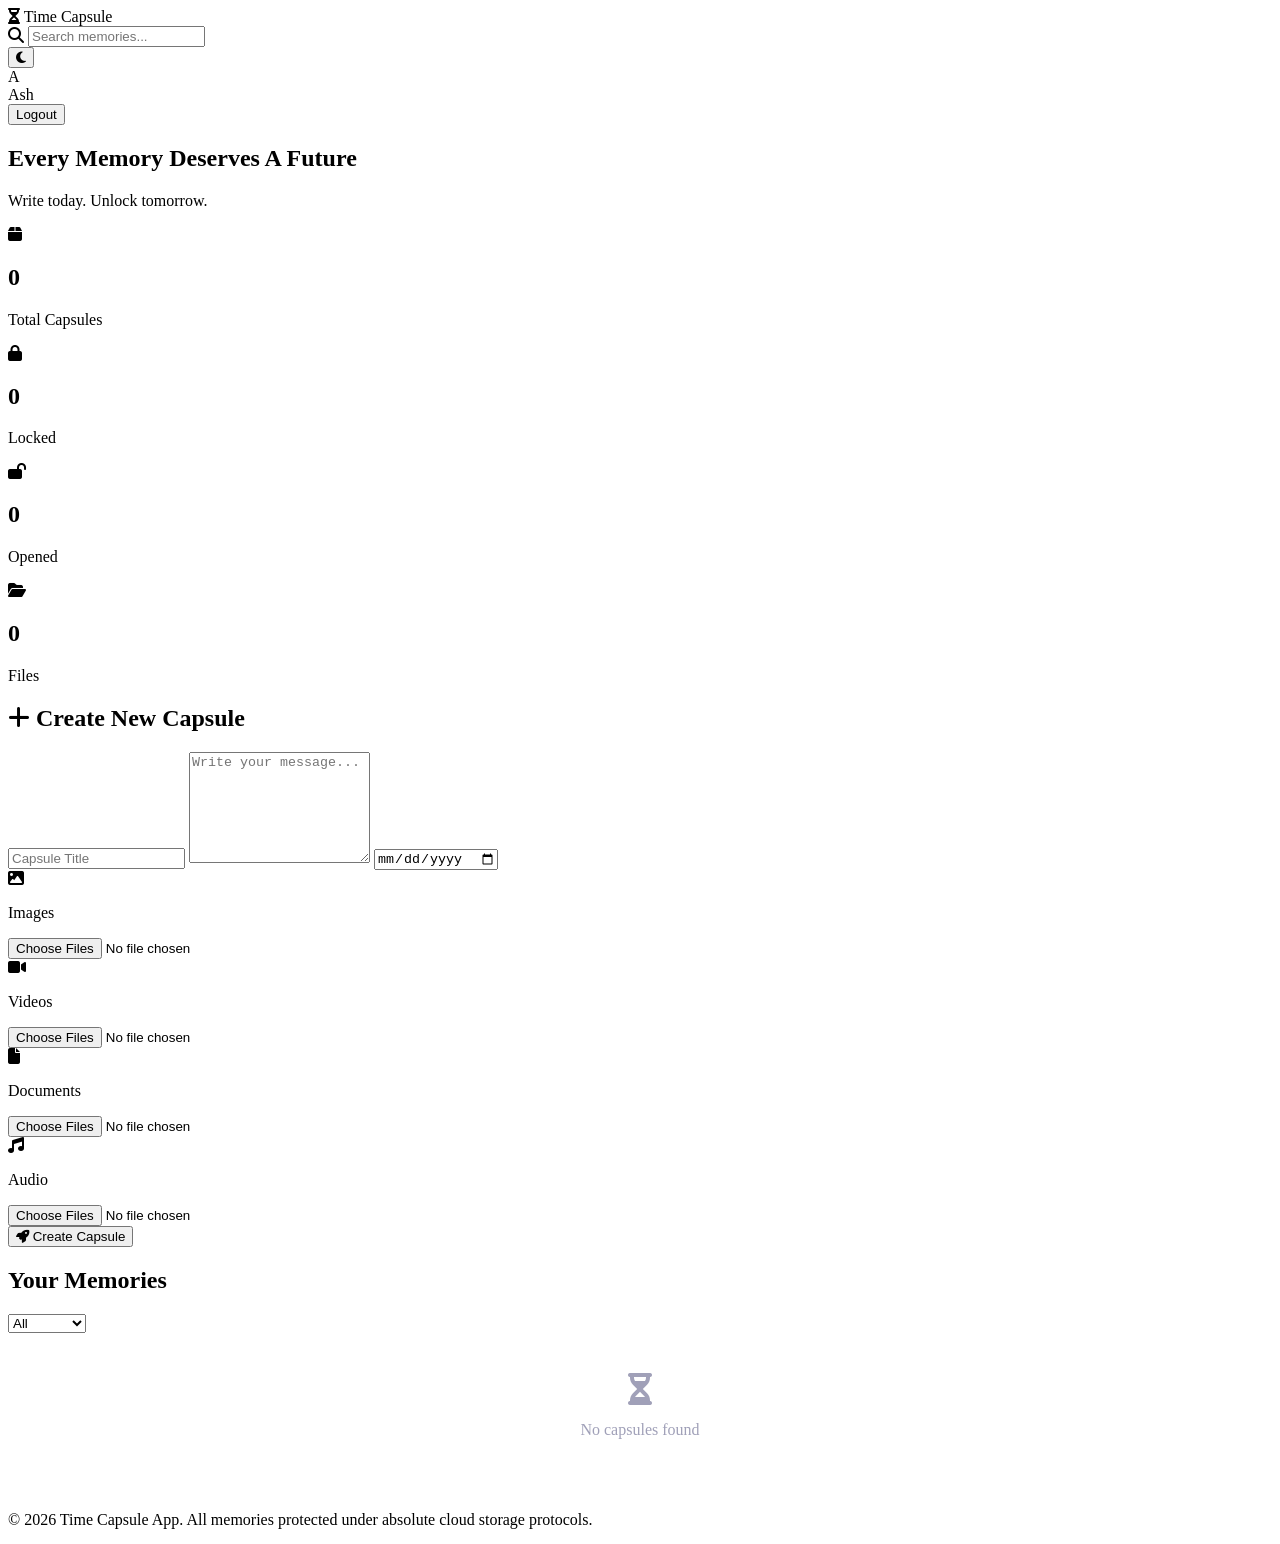
==== dashboard.html @ ede0a9df "Update dashboard.html" ====
<!DOCTYPE html>
<html lang="en">

<head>

    <meta charset="UTF-8">

    <meta name="viewport" content="width=device-width, initial-scale=1.0">

    <title>Time Capsule</title>

    <!-- Google Font -->

    <link rel="preconnect" href="https://fonts.googleapis.com">

    <link rel="preconnect" href="https://fonts.gstatic.com" crossorigin>

    <link href="https://fonts.googleapis.com/css2?family=Poppins:wght@300;400;500;600;700&display=swap" rel="stylesheet">

    <!-- Icons -->

    <link rel="stylesheet"
    href="https://cdnjs.cloudflare.com/ajax/libs/font-awesome/6.7.2/css/all.min.css">

    <link rel="stylesheet" href="css/dashboard.css">

    <!-- Minimal modal styling (add to dashboard.css instead if you prefer) -->
    <style>
        .modal {
            display: none;
            position: fixed;
            inset: 0;
            background: rgba(0, 0, 0, 0.6);
            align-items: center;
            justify-content: center;
            z-index: 999;
        }

        .modal.show {
            display: flex;
        }

        .modal-content {
            background: #1e1e2f;
            color: #fff;
            padding: 30px;
            border-radius: 12px;
            max-width: 500px;
            width: 90%;
            max-height: 80vh;
            overflow-y: auto;
            position: relative;
        }

        .close-btn {
            position: absolute;
            top: 12px;
            right: 12px;
            background: none;
            border: none;
            color: #fff;
            font-size: 1.2rem;
            cursor: pointer;
        }
    </style>

</head>

<body>

<!-- ================= BACKGROUND ================= -->

<div class="background">

    <div class="blob blob1"></div>

    <div class="blob blob2"></div>

    <div class="blob blob3"></div>

</div>



<!-- ================= NAVBAR ================= -->

<nav>

    <div class="logo">

        <i class="fa-solid fa-hourglass-half"></i>

        <span>Time Capsule</span>

    </div>

    <div class="nav-right">

        <div class="search-box">

            <i class="fa-solid fa-magnifying-glass"></i>

            <input
            type="text"
            placeholder="Search memories...">

        </div>

        <button class="theme-btn">

            <i class="fa-solid fa-moon"></i>

        </button>

        <div class="profile">

            <div class="avatar">

                A

            </div>

            <span id="welcomeUser">

                Ash

            </span>

        </div>

        <button id="logoutBtn">

            Logout

        </button>

    </div>

</nav>



<!-- ================= HERO ================= -->

<section class="hero">

    <h1>

        Every Memory Deserves A Future

    </h1>

    <p>

        Write today. Unlock tomorrow.

    </p>

</section>



<!-- ================= STATISTICS ================= -->

<section class="stats">

<div class="stat-card">

<i class="fa-solid fa-box"></i>

<h2 id="totalCapsules">0</h2>

<p>Total Capsules</p>

</div>

<div class="stat-card">

<i class="fa-solid fa-lock"></i>

<h2 id="lockedCapsules">0</h2>

<p>Locked</p>

</div>

<div class="stat-card">

<i class="fa-solid fa-lock-open"></i>

<h2 id="openedCapsules">0</h2>

<p>Opened</p>

</div>

<div class="stat-card">

<i class="fa-solid fa-folder-open"></i>

<h2 id="totalFiles">0</h2>

<p>Files</p>

</div>

</section>



<!-- ================= CREATE CAPSULE ================= -->

<section class="create-card">

<h2>

<i class="fa-solid fa-plus"></i>

Create New Capsule

</h2>

<form id="capsuleForm">

<input
type="text"
id="title"
placeholder="Capsule Title"
required>

<textarea
id="message"
placeholder="Write your message..."
rows="7"
required></textarea>

<input
type="date"
id="unlockDate"
required>

<div class="upload-container">

<div class="upload-box">

<i class="fa-solid fa-image"></i>

<p>Images</p>

<input
type="file"
multiple
accept="image/*">

</div>

<div class="upload-box">

<i class="fa-solid fa-video"></i>

<p>Videos</p>

<input
type="file"
multiple
accept="video/*">

</div>

<div class="upload-box">

<i class="fa-solid fa-file"></i>

<p>Documents</p>

<input
type="file"
multiple>

</div>

<div class="upload-box">

<i class="fa-solid fa-music"></i>

<p>Audio</p>

<input
type="file"
multiple
accept="audio/*">

</div>

</div>

<button
type="submit"
class="createBtn">

<i class="fa-solid fa-rocket"></i>

Create Capsule

</button>

</form>

</section>



<!-- ================= CAPSULES ================= -->

<section class="capsules">

<div class="capsule-header">

<h2>

Your Memories

</h2>

<select>

<option value="all">All</option>

<option value="locked">Locked</option>

<option value="unlocked">Unlocked</option>

</select>

</div>

<div id="capsuleContainer">

<!-- JavaScript -->

</div>

</section>



<!-- ================= MODAL (was missing) ================= -->

<div id="capsuleModal" class="modal">

    <div class="modal-content">

        <button id="closeModal" class="close-btn">
            <i class="fa-solid fa-xmark"></i>
        </button>

        <div id="modalBody">
            <!-- JavaScript fills this in -->
        </div>

    </div>

</div>



<!-- Toast -->

<div id="toast"></div>
     <footer>
        <p>&copy; 2026 Time Capsule App. All memories protected under absolute cloud storage protocols.</p>
    </footer>



    <!-- Profile Modal -->

<div id="profileModal" class="modal">

    <div class="modal-content">


        <button id="closeProfile" class="close-btn">

            <i class="fa-solid fa-xmark"></i>

        </button>


        <div class="avatar">

            A

        </div>


        <h2 id="profileName">
            Ash
        </h2>


        <p id="profileEmail">
            Email@gmail.com
        </p>


        <hr>


        <h3>
            📊 Capsule Statistics
        </h3>


        <p>
            Total Capsules:
            <span id="profileTotal">0</span>
        </p>


        <p>
            Locked:
            <span id="profileLocked">0</span>
        </p>


        <p>
            Opened:
            <span id="profileOpened">0</span>
        </p>



        <button id="profileTheme">

            🌙 Dark / Light Mode

        </button>



        <button id="settingsBtn">

            ⚙️ Settings

        </button>



        <button id="profileLogout">

            🚪 Logout

        </button>


    </div>

</div>






<script src="js/dashboard.js"></script>

</body>

</html>
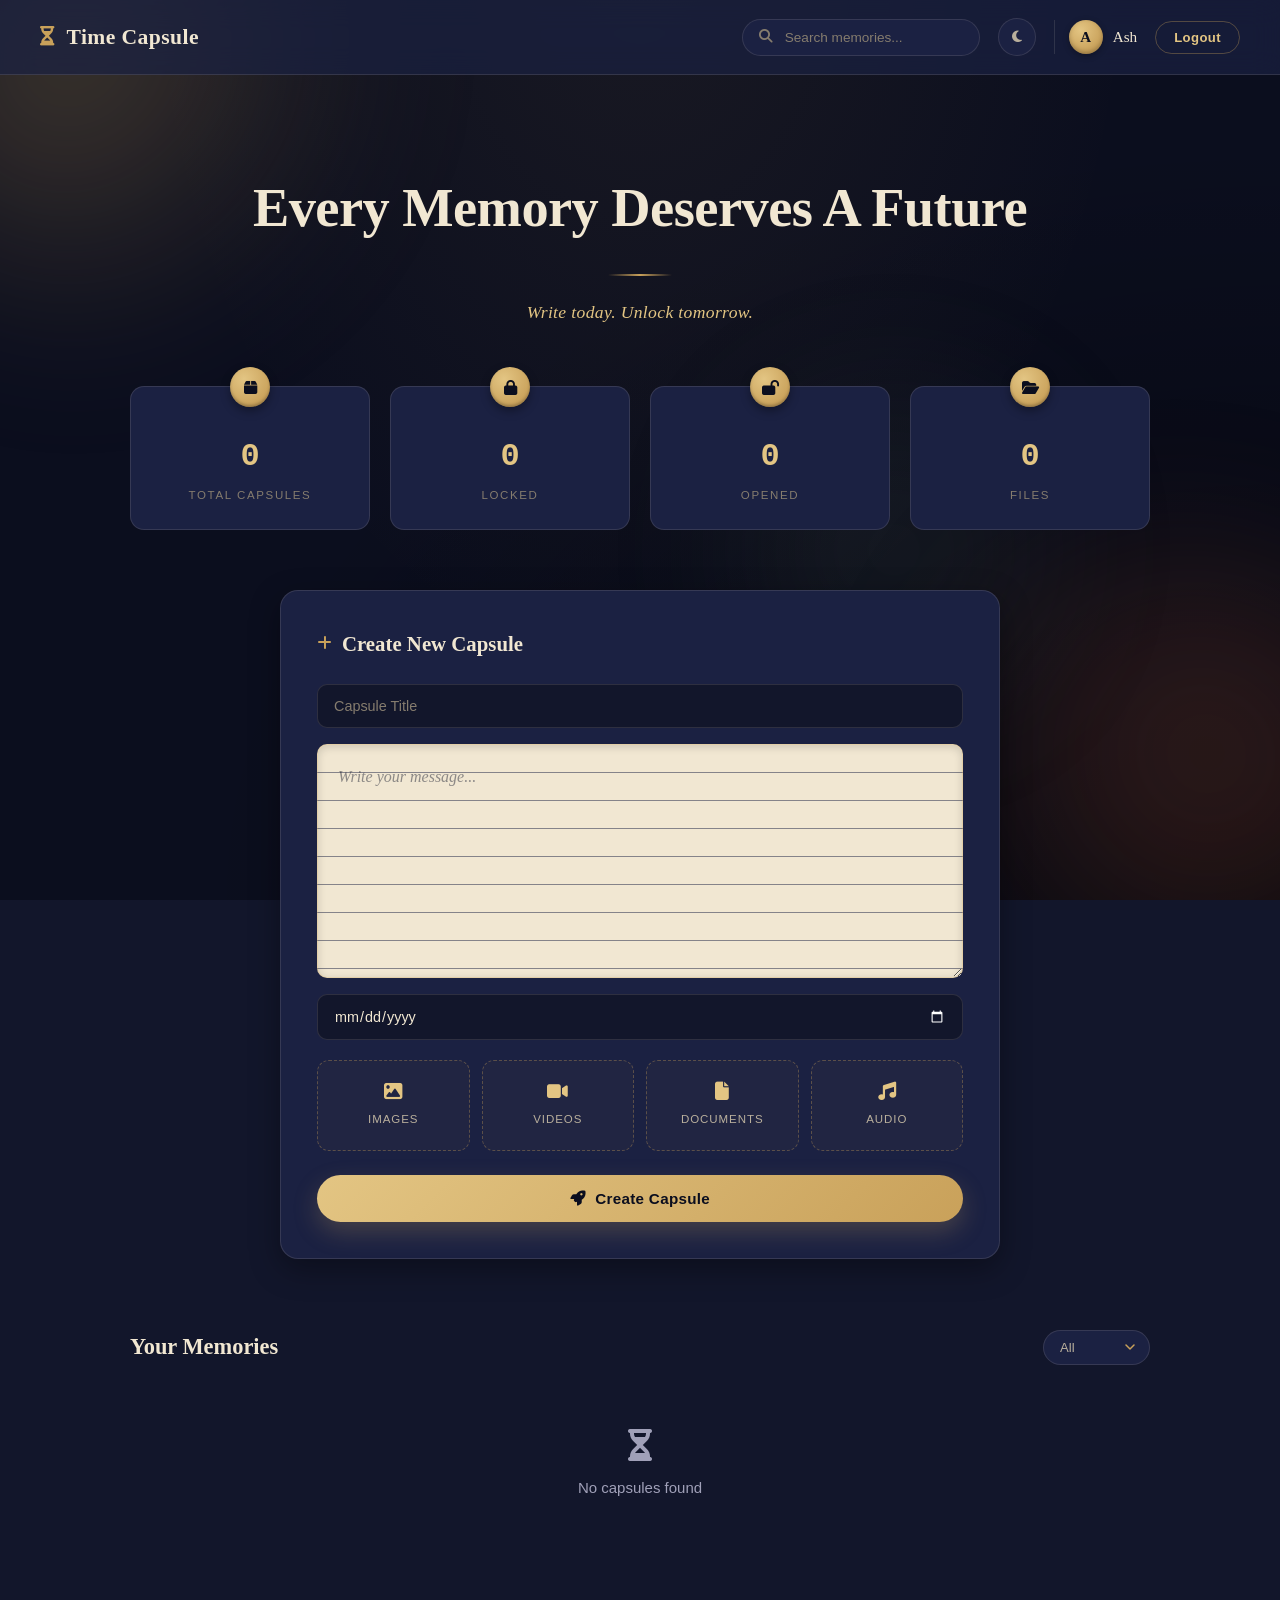
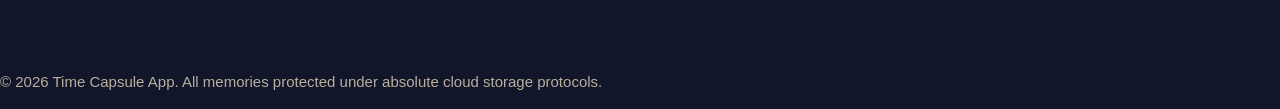
==== commit 32bcb1d3: "Update dashboard.html" ====
--- a/dashboard.html
+++ b/dashboard.html
@@ -22,7 +22,7 @@
     <link rel="stylesheet"
     href="https://cdnjs.cloudflare.com/ajax/libs/font-awesome/6.7.2/css/all.min.css">
 
-    <link rel="stylesheet" href="css/dashboard.css">
+    <link rel="stylesheet" href="./dashboard.css">
 
     <!-- Minimal modal styling (add to dashboard.css instead if you prefer) -->
     <style>
--- a/dashboard.css
+++ b/dashboard.css
@@ -0,0 +1,816 @@
+/* =============================================================
+   TIME CAPSULE — "Vault of Ink"
+   Ink-navy archive, brass wax-seal accents, parchment paper cues.
+   Same structure/IDs/classes as the original — visuals only.
+   ============================================================= */
+
+:root {
+  /* --- palette --- */
+  --ink-navy:        #12162B;
+  --ink-navy-deep:   #0B0E1E;
+  --panel:           #1B2142;
+  --panel-light:     #232A52;
+  --parchment:       #F1E7D2;
+  --parchment-dim:   #B9AF9C;
+  --parchment-faint: #857C6E;
+  --brass:           #C9A15A;
+  --brass-bright:    #E3C583;
+  --ember:           #C1613D;
+  --ember-bright:    #D9835F;
+  --sage:            #8FA98F;
+  --sage-bright:     #A9C4A6;
+  --line:            rgba(241, 231, 210, 0.12);
+  --line-strong:     rgba(201, 161, 90, 0.35);
+  --shadow-soft:      0 10px 30px rgba(0, 0, 0, 0.35);
+  --shadow-deep:      0 20px 50px rgba(0, 0, 0, 0.5);
+
+  /* --- type --- */
+  --font-display: "Fraunces", serif;
+  --font-body:    "Inter", sans-serif;
+  --font-mono:    "Space Mono", monospace;
+}
+
+* { box-sizing: border-box; }
+
+html { scroll-behavior: smooth; }
+
+body {
+  margin: 0;
+  min-height: 100vh;
+  background: var(--ink-navy);
+  color: var(--parchment-dim);
+  font-family: var(--font-body);
+  font-size: 15px;
+  line-height: 1.6;
+  position: relative;
+  overflow-x: hidden;
+}
+
+/* faint vignette + grain so the ink-navy field doesn't sit flat */
+body::before {
+  content: "";
+  position: fixed;
+  inset: 0;
+  z-index: -2;
+  background:
+    radial-gradient(ellipse at 50% -10%, rgba(201,161,90,0.08), transparent 55%),
+    radial-gradient(ellipse at 100% 100%, rgba(0,0,0,0.55), transparent 60%),
+    var(--ink-navy-deep);
+}
+
+::selection { background: var(--brass); color: var(--ink-navy-deep); }
+
+a, button, input, textarea, select { font-family: inherit; }
+
+button { cursor: pointer; }
+
+:focus-visible {
+  outline: 2px solid var(--brass-bright);
+  outline-offset: 2px;
+}
+
+/* =============================================================
+   BACKGROUND BLOBS — recast as slow embers drifting in the dark
+   ============================================================= */
+
+.background {
+  position: fixed;
+  inset: 0;
+  z-index: -1;
+  overflow: hidden;
+  pointer-events: none;
+}
+
+.blob {
+  position: absolute;
+  border-radius: 50%;
+  filter: blur(90px);
+  opacity: 0.35;
+  will-change: transform;
+}
+
+.blob1 {
+  width: 480px;
+  height: 480px;
+  top: -120px;
+  left: -100px;
+  background: radial-gradient(circle at 30% 30%, var(--brass), transparent 70%);
+  animation: drift1 26s ease-in-out infinite alternate;
+}
+
+.blob2 {
+  width: 520px;
+  height: 520px;
+  bottom: -160px;
+  right: -140px;
+  background: radial-gradient(circle at 60% 40%, var(--ember), transparent 70%);
+  opacity: 0.28;
+  animation: drift2 32s ease-in-out infinite alternate;
+}
+
+.blob3 {
+  width: 380px;
+  height: 380px;
+  top: 40%;
+  left: 55%;
+  background: radial-gradient(circle at 50% 50%, var(--sage), transparent 70%);
+  opacity: 0.18;
+  animation: drift3 38s ease-in-out infinite alternate;
+}
+
+@keyframes drift1 { to { transform: translate(60px, 40px) scale(1.08); } }
+@keyframes drift2 { to { transform: translate(-50px, -30px) scale(1.05); } }
+@keyframes drift3 { to { transform: translate(-40px, 50px) scale(0.95); } }
+
+/* =============================================================
+   NAVBAR
+   ============================================================= */
+
+nav {
+  position: sticky;
+  top: 0;
+  z-index: 50;
+  display: flex;
+  align-items: center;
+  justify-content: space-between;
+  gap: 24px;
+  padding: 18px 40px;
+  background: rgba(27, 33, 66, 0.7);
+  backdrop-filter: blur(14px);
+  -webkit-backdrop-filter: blur(14px);
+  border-bottom: 1px solid var(--line);
+}
+
+.logo {
+  display: flex;
+  align-items: center;
+  gap: 12px;
+  font-family: var(--font-display);
+  font-weight: 600;
+  font-size: 1.35rem;
+  color: var(--parchment);
+  letter-spacing: 0.02em;
+}
+
+.logo i {
+  color: var(--brass);
+  font-size: 1.2rem;
+  transition: transform 0.6s ease;
+}
+
+.logo:hover i { transform: rotate(180deg); }
+
+.nav-right {
+  display: flex;
+  align-items: center;
+  gap: 18px;
+}
+
+.search-box {
+  display: flex;
+  align-items: center;
+  gap: 10px;
+  padding: 9px 16px;
+  border-radius: 999px;
+  border: 1px solid var(--line);
+  background: var(--panel);
+  transition: border-color 0.25s ease, box-shadow 0.25s ease;
+}
+
+.search-box:focus-within {
+  border-color: var(--line-strong);
+  box-shadow: 0 0 0 3px rgba(201, 161, 90, 0.12);
+}
+
+.search-box i { color: var(--parchment-faint); font-size: 0.85rem; }
+
+.search-box input {
+  border: none;
+  background: transparent;
+  outline: none;
+  color: var(--parchment);
+  font-size: 0.85rem;
+  width: 180px;
+}
+
+.search-box input::placeholder { color: var(--parchment-faint); }
+
+.theme-btn {
+  width: 38px;
+  height: 38px;
+  border-radius: 50%;
+  border: 1px solid var(--line);
+  background: var(--panel);
+  color: var(--parchment-dim);
+  display: grid;
+  place-items: center;
+  transition: background 0.25s ease, color 0.25s ease, border-color 0.25s ease;
+}
+
+.theme-btn:hover {
+  background: rgba(201, 161, 90, 0.14);
+  border-color: var(--line-strong);
+  color: var(--brass-bright);
+}
+
+.profile {
+  display: flex;
+  align-items: center;
+  gap: 10px;
+  padding-left: 14px;
+  border-left: 1px solid var(--line);
+}
+
+.avatar {
+  width: 34px;
+  height: 34px;
+  border-radius: 50%;
+  display: grid;
+  place-items: center;
+  font-family: var(--font-display);
+  font-weight: 700;
+  color: var(--ink-navy-deep);
+  background: radial-gradient(circle at 35% 30%, var(--brass-bright), var(--brass) 70%);
+  box-shadow: inset 0 -2px 4px rgba(0,0,0,0.25), 0 2px 6px rgba(0,0,0,0.3);
+}
+
+#welcomeUser {
+  font-family: var(--font-display);
+  color: var(--parchment);
+  font-size: 0.95rem;
+}
+
+#logoutBtn {
+  padding: 8px 18px;
+  border-radius: 999px;
+  border: 1px solid var(--line-strong);
+  background: transparent;
+  color: var(--brass-bright);
+  font-size: 0.82rem;
+  font-weight: 600;
+  letter-spacing: 0.03em;
+  transition: background 0.25s ease, color 0.25s ease;
+}
+
+#logoutBtn:hover {
+  background: var(--ember);
+  border-color: var(--ember);
+  color: var(--parchment);
+}
+
+/* =============================================================
+   HERO
+   ============================================================= */
+
+.hero {
+  text-align: center;
+  padding: 90px 24px 60px;
+  position: relative;
+}
+
+.hero h1 {
+  margin: 0 0 16px;
+  font-family: var(--font-display);
+  font-weight: 600;
+  font-size: clamp(2.1rem, 4.5vw, 3.4rem);
+  color: var(--parchment);
+  letter-spacing: -0.01em;
+  max-width: 780px;
+  margin-inline: auto;
+}
+
+.hero h1::after {
+  content: "";
+  display: block;
+  width: 64px;
+  height: 2px;
+  margin: 22px auto 0;
+  background: linear-gradient(90deg, transparent, var(--brass), transparent);
+}
+
+.hero p {
+  margin: 22px 0 0;
+  font-style: italic;
+  font-family: var(--font-display);
+  font-size: 1.1rem;
+  color: var(--brass-bright);
+  letter-spacing: 0.02em;
+}
+
+/* =============================================================
+   STATS
+   ============================================================= */
+
+.stats {
+  display: grid;
+  grid-template-columns: repeat(4, 1fr);
+  gap: 20px;
+  max-width: 1100px;
+  margin: 0 auto;
+  padding: 0 40px 60px;
+}
+
+.stat-card {
+  position: relative;
+  background: var(--panel);
+  border: 1px solid var(--line);
+  border-radius: 14px;
+  padding: 34px 20px 24px;
+  text-align: center;
+  transition: transform 0.25s ease, box-shadow 0.25s ease, border-color 0.25s ease;
+}
+
+.stat-card:hover {
+  transform: translateY(-4px);
+  box-shadow: var(--shadow-soft);
+  border-color: var(--line-strong);
+}
+
+.stat-card i {
+  position: absolute;
+  top: -20px;
+  left: 50%;
+  transform: translateX(-50%);
+  width: 40px;
+  height: 40px;
+  border-radius: 50%;
+  display: grid;
+  place-items: center;
+  font-size: 0.95rem;
+  color: var(--ink-navy-deep);
+  background: radial-gradient(circle at 35% 30%, var(--brass-bright), var(--brass) 75%);
+  box-shadow: inset 0 -2px 3px rgba(0,0,0,0.25), 0 4px 10px rgba(0,0,0,0.35);
+}
+
+.stat-card h2 {
+  margin: 10px 0 4px;
+  font-family: var(--font-mono);
+  font-size: 2rem;
+  color: var(--brass-bright);
+  font-weight: 700;
+}
+
+.stat-card p {
+  margin: 0;
+  font-size: 0.72rem;
+  text-transform: uppercase;
+  letter-spacing: 0.14em;
+  color: var(--parchment-faint);
+}
+
+/* =============================================================
+   CREATE CAPSULE CARD
+   ============================================================= */
+
+.create-card {
+  max-width: 720px;
+  margin: 0 auto 70px;
+  padding: 36px;
+  background: var(--panel);
+  border: 1px solid var(--line);
+  border-radius: 18px;
+  box-shadow: var(--shadow-soft);
+}
+
+.create-card h2 {
+  margin: 0 0 24px;
+  display: flex;
+  align-items: center;
+  gap: 10px;
+  font-family: var(--font-display);
+  font-weight: 600;
+  font-size: 1.3rem;
+  color: var(--parchment);
+}
+
+.create-card h2 i {
+  color: var(--brass);
+  font-size: 1rem;
+}
+
+#capsuleForm { display: flex; flex-direction: column; gap: 16px; }
+
+#title,
+#unlockDate {
+  padding: 13px 16px;
+  border-radius: 10px;
+  border: 1px solid var(--line);
+  background: var(--ink-navy);
+  color: var(--parchment);
+  font-size: 0.9rem;
+  outline: none;
+  transition: border-color 0.25s ease, box-shadow 0.25s ease;
+  color-scheme: dark;
+}
+
+#title::placeholder { color: var(--parchment-faint); }
+
+#title:focus,
+#unlockDate:focus {
+  border-color: var(--brass);
+  box-shadow: 0 0 0 3px rgba(201, 161, 90, 0.15);
+}
+
+/* the message field reads like an actual sheet of paper inside the vault */
+#message {
+  padding: 18px 20px;
+  border-radius: 10px;
+  border: 1px solid var(--line-strong);
+  background:
+    repeating-linear-gradient(
+      var(--parchment) 0px,
+      var(--parchment) 27px,
+      rgba(18, 22, 43, 0.06) 28px
+    );
+  color: var(--ink-navy-deep);
+  font-family: var(--font-display);
+  font-style: italic;
+  font-size: 1rem;
+  line-height: 28px;
+  resize: vertical;
+  outline: none;
+  box-shadow: inset 0 2px 8px rgba(0,0,0,0.15);
+  transition: box-shadow 0.25s ease;
+}
+
+#message::placeholder { color: rgba(18, 22, 43, 0.45); font-style: italic; }
+
+#message:focus { box-shadow: inset 0 2px 8px rgba(0,0,0,0.15), 0 0 0 3px rgba(201, 161, 90, 0.2); }
+
+.upload-container {
+  display: grid;
+  grid-template-columns: repeat(4, 1fr);
+  gap: 12px;
+  margin-top: 4px;
+}
+
+.upload-box {
+  position: relative;
+  padding: 22px 10px;
+  text-align: center;
+  border: 1.5px dashed var(--line-strong);
+  border-radius: 12px;
+  background: rgba(201, 161, 90, 0.04);
+  transition: background 0.25s ease, border-color 0.25s ease;
+}
+
+.upload-box:hover {
+  background: rgba(201, 161, 90, 0.1);
+  border-color: var(--brass);
+}
+
+.upload-box i {
+  display: block;
+  margin: 0 auto 8px;
+  font-size: 1.15rem;
+  color: var(--brass-bright);
+}
+
+.upload-box p {
+  margin: 0;
+  font-size: 0.72rem;
+  text-transform: uppercase;
+  letter-spacing: 0.08em;
+  color: var(--parchment-dim);
+}
+
+.upload-box input[type="file"] {
+  position: absolute;
+  inset: 0;
+  opacity: 0;
+  cursor: pointer;
+}
+
+.createBtn {
+  margin-top: 8px;
+  display: flex;
+  align-items: center;
+  justify-content: center;
+  gap: 10px;
+  padding: 15px;
+  border: none;
+  border-radius: 999px;
+  background: linear-gradient(135deg, var(--brass-bright), var(--brass));
+  color: var(--ink-navy-deep);
+  font-weight: 700;
+  font-size: 0.95rem;
+  letter-spacing: 0.02em;
+  box-shadow: 0 10px 24px rgba(201, 161, 90, 0.25);
+  transition: transform 0.2s ease, box-shadow 0.2s ease;
+}
+
+.createBtn:hover {
+  transform: translateY(-2px);
+  box-shadow: 0 14px 30px rgba(201, 161, 90, 0.35);
+}
+
+.createBtn:active { transform: translateY(0); }
+
+/* =============================================================
+   CAPSULES GRID
+   ============================================================= */
+
+.capsules {
+  max-width: 1100px;
+  margin: 0 auto;
+  padding: 0 40px 100px;
+}
+
+.capsule-header {
+  display: flex;
+  align-items: center;
+  justify-content: space-between;
+  margin-bottom: 24px;
+}
+
+.capsule-header h2 {
+  margin: 0;
+  font-family: var(--font-display);
+  font-weight: 600;
+  font-size: 1.4rem;
+  color: var(--parchment);
+}
+
+.capsule-header select {
+  padding: 9px 34px 9px 16px;
+  border-radius: 999px;
+  border: 1px solid var(--line);
+  background-color: var(--panel);
+  color: var(--parchment-dim);
+  font-size: 0.82rem;
+  outline: none;
+  appearance: none;
+  -webkit-appearance: none;
+  background-image: url("data:image/svg+xml;utf8,<svg xmlns='http://www.w3.org/2000/svg' width='10' height='6' viewBox='0 0 10 6' fill='none'><path d='M1 1L5 5L9 1' stroke='%23C9A15A' stroke-width='1.5' stroke-linecap='round' stroke-linejoin='round'/></svg>");
+  background-repeat: no-repeat;
+  background-position: right 14px center;
+  transition: border-color 0.25s ease;
+}
+
+.capsule-header select:focus { border-color: var(--brass); }
+
+#capsuleContainer {
+  display: grid;
+  grid-template-columns: repeat(auto-fill, minmax(280px, 1fr));
+  gap: 20px;
+}
+
+/* --- capsule card component --- */
+
+.capsule-card {
+  position: relative;
+  background: var(--panel);
+  border: 1px solid var(--line);
+  border-radius: 14px;
+  padding: 26px 22px 22px;
+  transition: transform 0.25s ease, box-shadow 0.25s ease, border-color 0.25s ease;
+  animation: card-in 0.5s ease both;
+}
+
+.capsule-card:hover {
+  transform: translateY(-4px);
+  box-shadow: var(--shadow-soft);
+  border-color: var(--line-strong);
+}
+
+.card-seal {
+  position: absolute;
+  top: -16px;
+  right: 20px;
+  width: 38px;
+  height: 38px;
+  border-radius: 50%;
+  display: grid;
+  place-items: center;
+  font-size: 0.85rem;
+  color: var(--ink-navy-deep);
+  box-shadow: inset 0 -2px 3px rgba(0,0,0,0.25), 0 4px 10px rgba(0,0,0,0.35);
+}
+
+.capsule-card.is-locked .card-seal {
+  background: radial-gradient(circle at 35% 30%, var(--ember-bright), var(--ember) 75%);
+}
+
+.capsule-card.is-unlocked .card-seal {
+  background: radial-gradient(circle at 35% 30%, var(--sage-bright), var(--sage) 75%);
+}
+
+.capsule-card h3 {
+  margin: 6px 0 10px;
+  font-family: var(--font-display);
+  font-weight: 600;
+  font-size: 1.1rem;
+  color: var(--parchment);
+  padding-right: 30px;
+}
+
+.card-excerpt {
+  margin: 0 0 16px;
+  font-size: 0.85rem;
+  line-height: 1.55;
+  color: var(--parchment-dim);
+  display: -webkit-box;
+  -webkit-line-clamp: 2;
+  -webkit-box-orient: vertical;
+  overflow: hidden;
+}
+
+.card-progress {
+  height: 4px;
+  border-radius: 999px;
+  background: rgba(241, 231, 210, 0.08);
+  overflow: hidden;
+  margin-bottom: 16px;
+}
+
+.card-progress-fill {
+  height: 100%;
+  border-radius: 999px;
+  background: linear-gradient(90deg, var(--brass), var(--brass-bright));
+}
+
+.capsule-card.is-unlocked .card-progress-fill {
+  background: linear-gradient(90deg, var(--sage), var(--sage-bright));
+}
+
+.card-meta {
+  display: flex;
+  align-items: center;
+  justify-content: space-between;
+  font-family: var(--font-mono);
+  font-size: 0.72rem;
+  color: var(--parchment-faint);
+  padding-top: 14px;
+  border-top: 1px dashed var(--line);
+}
+
+.card-meta i { margin-right: 5px; color: var(--brass); }
+
+@keyframes card-in {
+  from { opacity: 0; transform: translateY(10px); }
+  to { opacity: 1; transform: translateY(0); }
+}
+
+/* =============================================================
+   MODAL
+   ============================================================= */
+
+.modal {
+  display: none;
+  position: fixed;
+  inset: 0;
+  background: rgba(11, 14, 30, 0.75);
+  backdrop-filter: blur(4px);
+  align-items: center;
+  justify-content: center;
+  z-index: 999;
+}
+
+.modal.show { display: flex; }
+
+.modal-content {
+  position: relative;
+  background: var(--panel);
+  color: var(--parchment);
+  padding: 34px;
+  border-radius: 16px;
+  border: 1px solid var(--line-strong);
+  max-width: 500px;
+  width: 90%;
+  max-height: 80vh;
+  overflow-y: auto;
+  box-shadow: var(--shadow-deep);
+}
+
+.close-btn {
+  position: absolute;
+  top: 14px;
+  right: 14px;
+  width: 30px;
+  height: 30px;
+  border-radius: 50%;
+  background: rgba(241, 231, 210, 0.06);
+  border: 1px solid var(--line);
+  color: var(--parchment-dim);
+  font-size: 0.9rem;
+  display: grid;
+  place-items: center;
+  transition: background 0.25s ease, color 0.25s ease;
+}
+
+.close-btn:hover {
+  background: var(--ember);
+  border-color: var(--ember);
+  color: var(--parchment);
+}
+
+/* =============================================================
+   TOAST
+   ============================================================= */
+
+#toast {
+  position: fixed;
+  bottom: 30px;
+  left: 50%;
+  transform: translate(-50%, 20px);
+  padding: 13px 26px;
+  border-radius: 999px;
+  background: var(--brass);
+  color: var(--ink-navy-deep);
+  font-size: 0.85rem;
+  font-weight: 600;
+  box-shadow: var(--shadow-deep);
+  opacity: 0;
+  pointer-events: none;
+  transition: opacity 0.3s ease, transform 0.3s ease;
+  z-index: 1000;
+}
+
+#toast.show {
+  opacity: 1;
+  transform: translate(-50%, 0);
+}
+
+/* =============================================================
+   RESPONSIVE
+   ============================================================= */
+
+@media (max-width: 860px) {
+  .stats { grid-template-columns: repeat(2, 1fr); }
+  .upload-container { grid-template-columns: repeat(2, 1fr); }
+}
+
+@media (max-width: 720px) {
+  nav { flex-wrap: wrap; padding: 16px 20px; }
+  .search-box input { width: 120px; }
+  .hero { padding: 70px 20px 40px; }
+  .stats, .capsules { padding-left: 20px; padding-right: 20px; }
+  .create-card { margin-left: 20px; margin-right: 20px; padding: 26px; }
+}
+
+@media (max-width: 520px) {
+  .stats { grid-template-columns: 1fr 1fr; }
+  .upload-container { grid-template-columns: 1fr; }
+  .nav-right { gap: 10px; }
+  .profile span#welcomeUser { display: none; }
+  #capsuleContainer { grid-template-columns: 1fr; }
+}
+
+/* =============================================================
+   REDUCED MOTION
+   ============================================================= */
+
+@media (prefers-reduced-motion: reduce) {
+  * { animation-duration: 0.01ms !important; animation-iteration-count: 1 !important; transition-duration: 0.01ms !important; }
+  html { scroll-behavior: auto; }
+}
+/* =====================================
+   LIGHT MODE
+===================================== */
+
+body.light-mode {
+    background: #f4f4f4;
+    color: #222;
+}
+
+body.light-mode::before {
+    background: #f4f4f4;
+}
+
+body.light-mode nav,
+body.light-mode .create-card,
+body.light-mode .capsule-card,
+body.light-mode .stat-card,
+body.light-mode .search-box,
+body.light-mode .modal-content {
+    background: #ffffff;
+    color: #222;
+    border-color: #ddd;
+}
+
+body.light-mode h1,
+body.light-mode h2,
+body.light-mode h3,
+body.light-mode p,
+body.light-mode span,
+body.light-mode label {
+    color: #222;
+}
+
+body.light-mode input,
+body.light-mode textarea,
+body.light-mode select {
+    background: #ffffff;
+    color: #222;
+    border: 1px solid #ccc;
+}
+
+body.light-mode .theme-btn {
+    background: #f8f8f8;
+    color: #333;
+}
+
+body.light-mode footer {
+    background: #ffffff;
+    color: #222;
+}
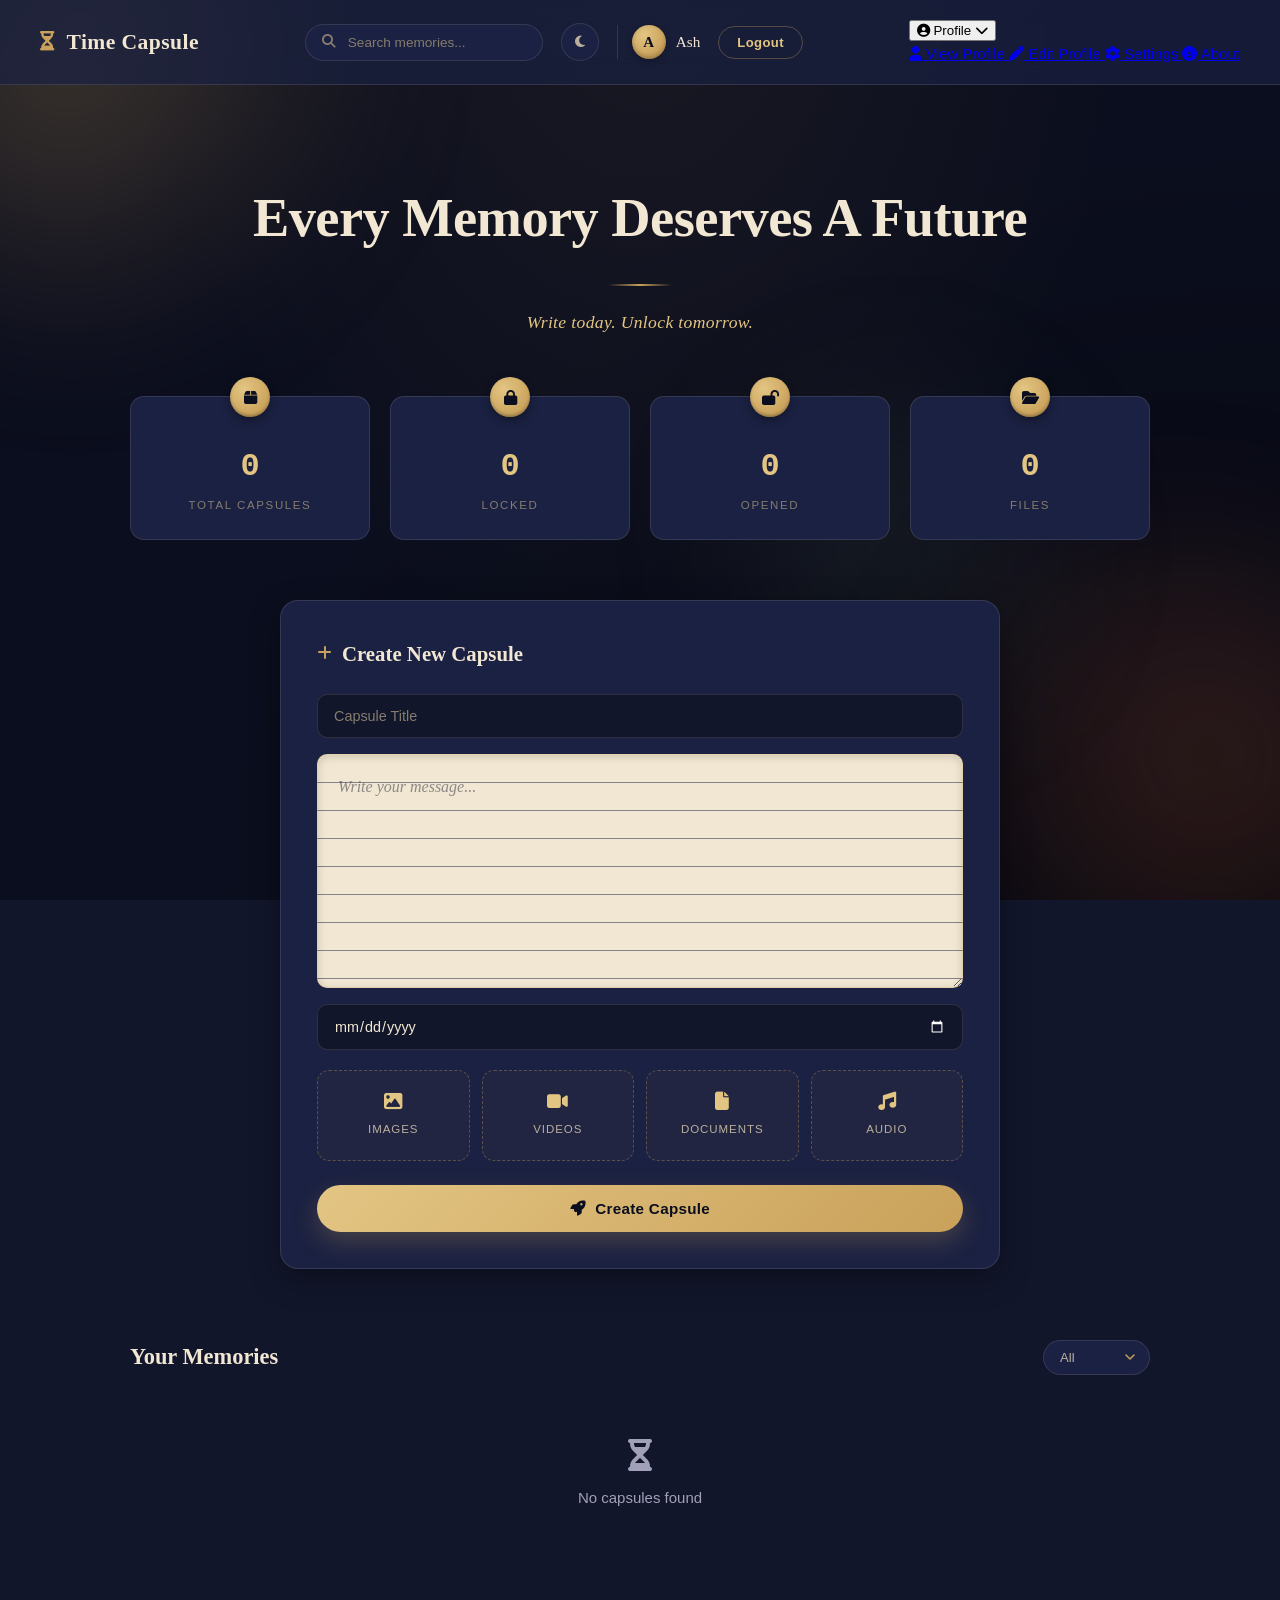
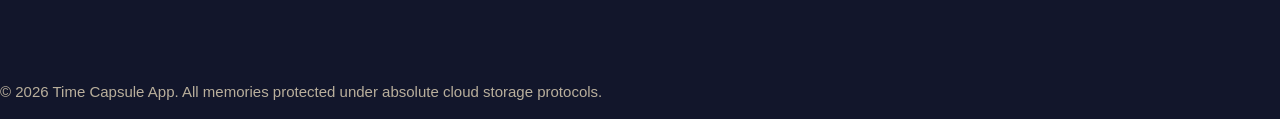
==== commit 57ea54c1: "html for profile dropdown" ====
--- a/dashboard.html
+++ b/dashboard.html
@@ -135,6 +135,45 @@
         </button>
 
     </div>
+    <!-- Profile Dropdown -->
+<div class="profile-dropdown">
+
+    <button class="profile-toggle">
+
+        <i class="fa-solid fa-user-circle"></i>
+
+        Profile
+
+        <i class="fa-solid fa-chevron-down"></i>
+
+    </button>
+
+
+    <div class="profile-menu">
+
+        <a href="#">
+            <i class="fa-solid fa-user"></i>
+            View Profile
+        </a>
+
+        <a href="#">
+            <i class="fa-solid fa-pen"></i>
+            Edit Profile
+        </a>
+
+        <a href="#">
+            <i class="fa-solid fa-gear"></i>
+            Settings
+        </a>
+
+        <a href="#">
+            <i class="fa-solid fa-circle-info"></i>
+            About
+        </a>
+
+    </div>
+
+</div>
 
 </nav>
 
@@ -371,98 +410,6 @@
         <p>&copy; 2026 Time Capsule App. All memories protected under absolute cloud storage protocols.</p>
     </footer>
 
-
-
-    <!-- Profile Modal -->
-
-<div id="profileModal" class="modal">
-
-    <div class="modal-content">
-
-
-        <button id="closeProfile" class="close-btn">
-
-            <i class="fa-solid fa-xmark"></i>
-
-        </button>
-
-
-        <div class="avatar">
-
-            A
-
-        </div>
-
-
-        <h2 id="profileName">
-            Ash
-        </h2>
-
-
-        <p id="profileEmail">
-            Email@gmail.com
-        </p>
-
-
-        <hr>
-
-
-        <h3>
-            📊 Capsule Statistics
-        </h3>
-
-
-        <p>
-            Total Capsules:
-            <span id="profileTotal">0</span>
-        </p>
-
-
-        <p>
-            Locked:
-            <span id="profileLocked">0</span>
-        </p>
-
-
-        <p>
-            Opened:
-            <span id="profileOpened">0</span>
-        </p>
-
-
-
-        <button id="profileTheme">
-
-            🌙 Dark / Light Mode
-
-        </button>
-
-
-
-        <button id="settingsBtn">
-
-            ⚙️ Settings
-
-        </button>
-
-
-
-        <button id="profileLogout">
-
-            🚪 Logout
-
-        </button>
-
-
-    </div>
-
-</div>
-
-
-
-
-
-
 <script src="js/dashboard.js"></script>
 
 </body>
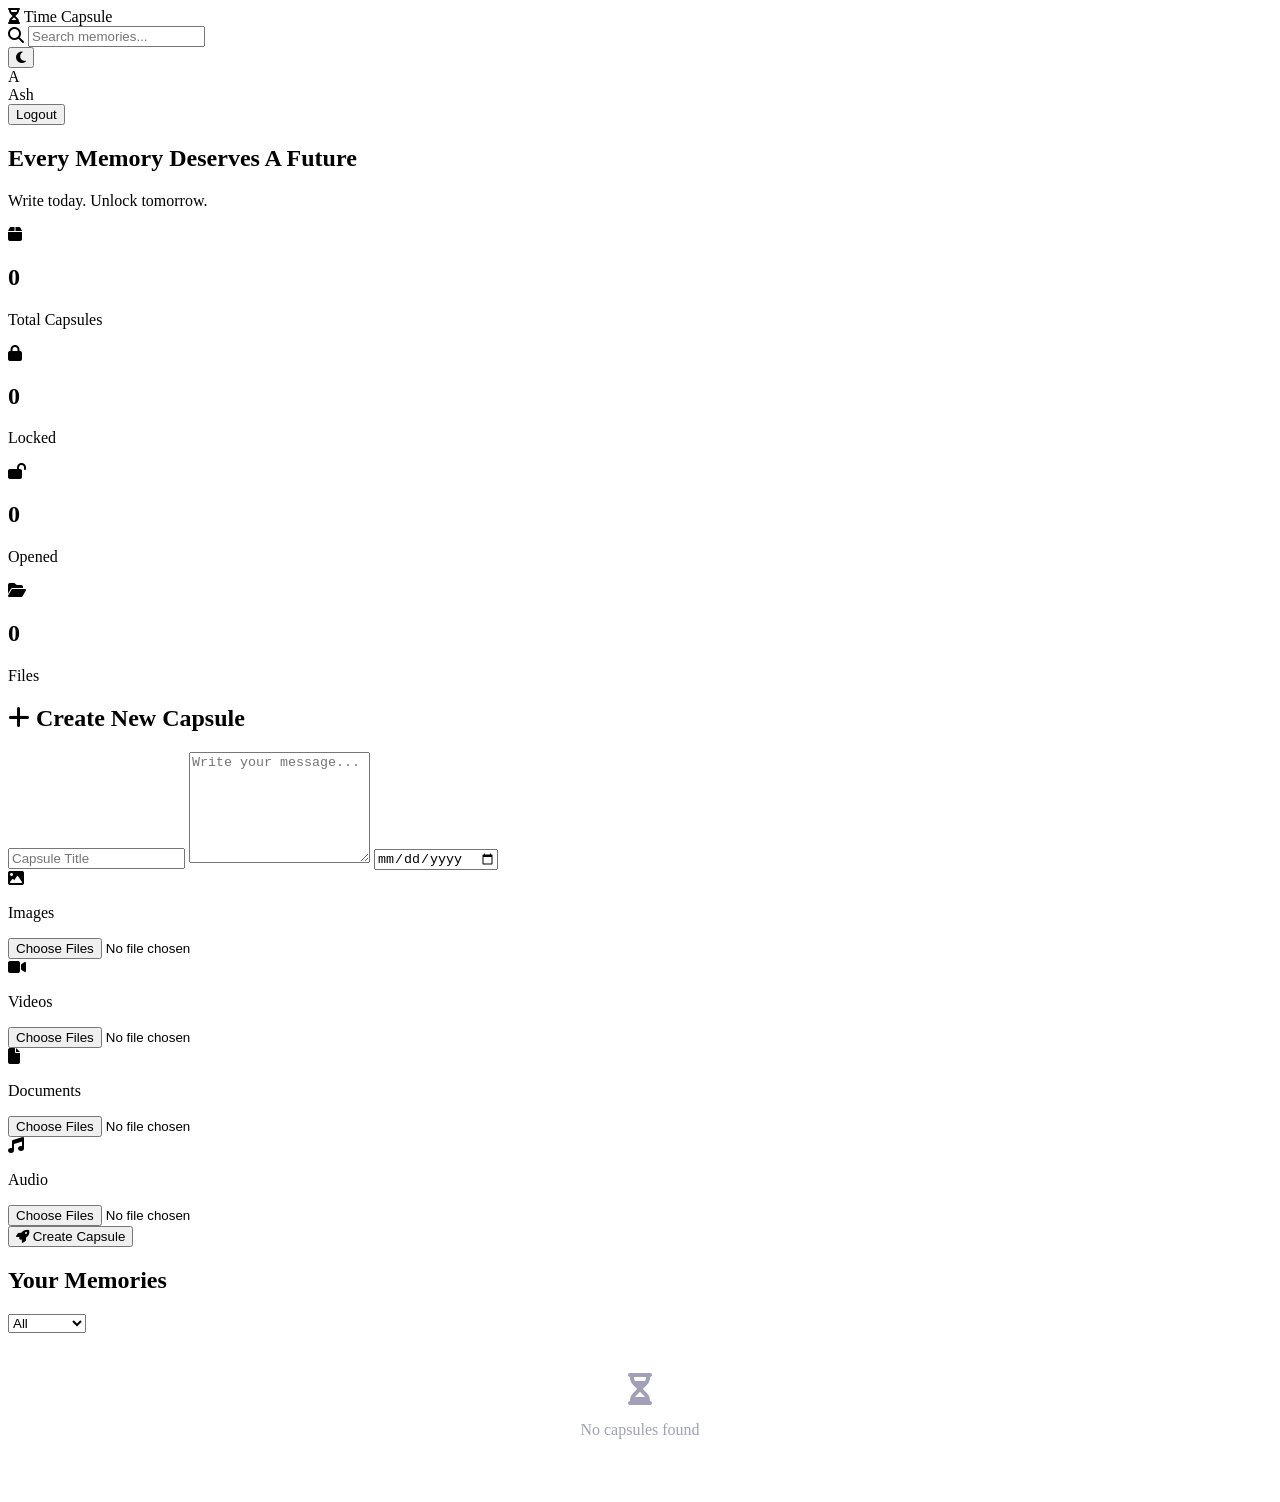
==== commit 35d297f3: "updates" ====
--- a/dashboard.html
+++ b/dashboard.html
@@ -22,7 +22,7 @@
     <link rel="stylesheet"
     href="https://cdnjs.cloudflare.com/ajax/libs/font-awesome/6.7.2/css/all.min.css">
 
-    <link rel="stylesheet" href="./dashboard.css">
+    <link rel="stylesheet" href="css/dashboard.css">
 
     <!-- Minimal modal styling (add to dashboard.css instead if you prefer) -->
     <style>
@@ -135,45 +135,6 @@
         </button>
 
     </div>
-    <!-- Profile Dropdown -->
-<div class="profile-dropdown">
-
-    <button class="profile-toggle">
-
-        <i class="fa-solid fa-user-circle"></i>
-
-        Profile
-
-        <i class="fa-solid fa-chevron-down"></i>
-
-    </button>
-
-
-    <div class="profile-menu">
-
-        <a href="#">
-            <i class="fa-solid fa-user"></i>
-            View Profile
-        </a>
-
-        <a href="#">
-            <i class="fa-solid fa-pen"></i>
-            Edit Profile
-        </a>
-
-        <a href="#">
-            <i class="fa-solid fa-gear"></i>
-            Settings
-        </a>
-
-        <a href="#">
-            <i class="fa-solid fa-circle-info"></i>
-            About
-        </a>
-
-    </div>
-
-</div>
 
 </nav>
 
@@ -406,12 +367,9 @@
 <!-- Toast -->
 
 <div id="toast"></div>
-     <footer>
-        <p>&copy; 2026 Time Capsule App. All memories protected under absolute cloud storage protocols.</p>
-    </footer>
 
 <script src="js/dashboard.js"></script>
 
 </body>
 
-</html>
+</html>
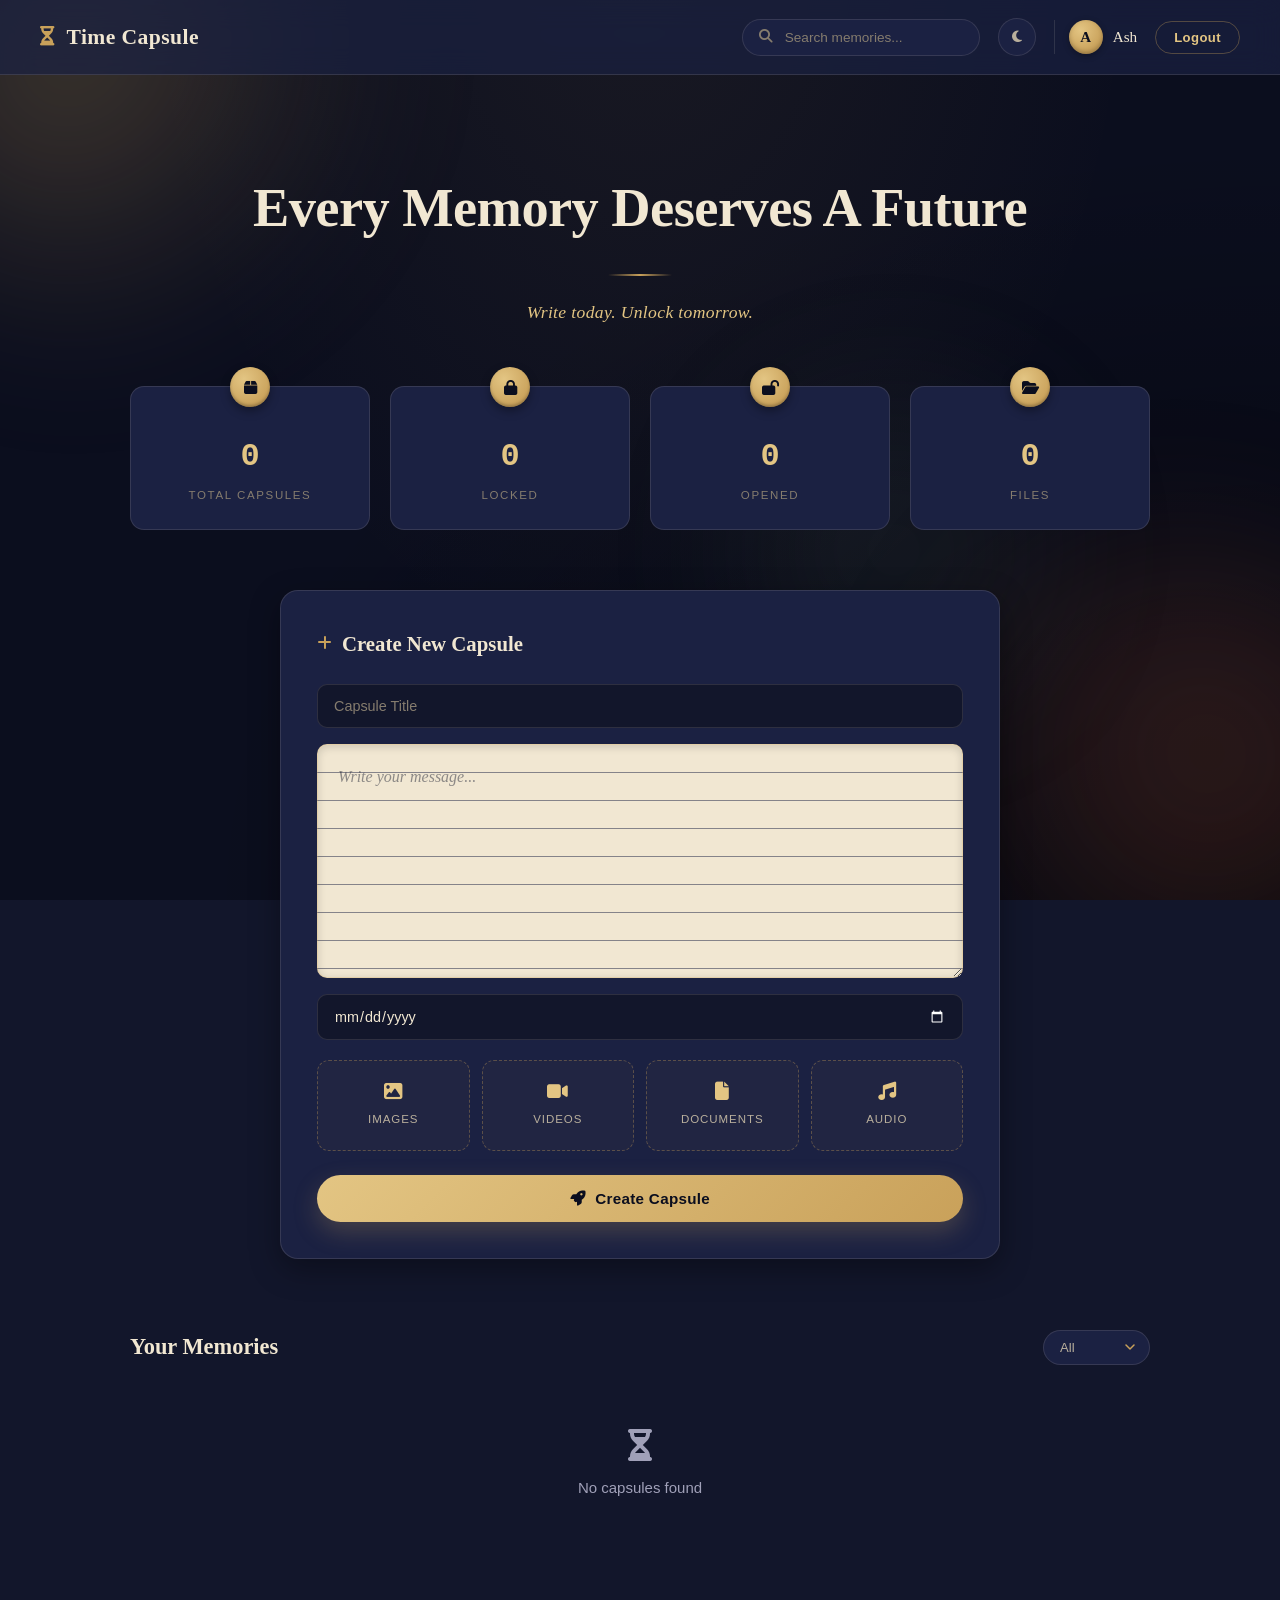
==== commit 54ffdda7: "Update" ====
--- a/dashboard.html
+++ b/dashboard.html
@@ -22,7 +22,7 @@
     <link rel="stylesheet"
     href="https://cdnjs.cloudflare.com/ajax/libs/font-awesome/6.7.2/css/all.min.css">
 
-    <link rel="stylesheet" href="css/dashboard.css">
+    <link rel="stylesheet" href="./dashboard.css">
 
     <!-- Minimal modal styling (add to dashboard.css instead if you prefer) -->
     <style>
@@ -372,4 +372,4 @@
 
 </body>
 
-</html>+</html>
--- a/dashboard.css
+++ b/dashboard.css
@@ -0,0 +1,767 @@
+/* =============================================================
+   TIME CAPSULE — "Vault of Ink"
+   Ink-navy archive, brass wax-seal accents, parchment paper cues.
+   Same structure/IDs/classes as the original — visuals only.
+   ============================================================= */
+
+:root {
+  /* --- palette --- */
+  --ink-navy:        #12162B;
+  --ink-navy-deep:   #0B0E1E;
+  --panel:           #1B2142;
+  --panel-light:     #232A52;
+  --parchment:       #F1E7D2;
+  --parchment-dim:   #B9AF9C;
+  --parchment-faint: #857C6E;
+  --brass:           #C9A15A;
+  --brass-bright:    #E3C583;
+  --ember:           #C1613D;
+  --ember-bright:    #D9835F;
+  --sage:            #8FA98F;
+  --sage-bright:     #A9C4A6;
+  --line:            rgba(241, 231, 210, 0.12);
+  --line-strong:     rgba(201, 161, 90, 0.35);
+  --shadow-soft:      0 10px 30px rgba(0, 0, 0, 0.35);
+  --shadow-deep:      0 20px 50px rgba(0, 0, 0, 0.5);
+
+  /* --- type --- */
+  --font-display: "Fraunces", serif;
+  --font-body:    "Inter", sans-serif;
+  --font-mono:    "Space Mono", monospace;
+}
+
+* { box-sizing: border-box; }
+
+html { scroll-behavior: smooth; }
+
+body {
+  margin: 0;
+  min-height: 100vh;
+  background: var(--ink-navy);
+  color: var(--parchment-dim);
+  font-family: var(--font-body);
+  font-size: 15px;
+  line-height: 1.6;
+  position: relative;
+  overflow-x: hidden;
+}
+
+/* faint vignette + grain so the ink-navy field doesn't sit flat */
+body::before {
+  content: "";
+  position: fixed;
+  inset: 0;
+  z-index: -2;
+  background:
+    radial-gradient(ellipse at 50% -10%, rgba(201,161,90,0.08), transparent 55%),
+    radial-gradient(ellipse at 100% 100%, rgba(0,0,0,0.55), transparent 60%),
+    var(--ink-navy-deep);
+}
+
+::selection { background: var(--brass); color: var(--ink-navy-deep); }
+
+a, button, input, textarea, select { font-family: inherit; }
+
+button { cursor: pointer; }
+
+:focus-visible {
+  outline: 2px solid var(--brass-bright);
+  outline-offset: 2px;
+}
+
+/* =============================================================
+   BACKGROUND BLOBS — recast as slow embers drifting in the dark
+   ============================================================= */
+
+.background {
+  position: fixed;
+  inset: 0;
+  z-index: -1;
+  overflow: hidden;
+  pointer-events: none;
+}
+
+.blob {
+  position: absolute;
+  border-radius: 50%;
+  filter: blur(90px);
+  opacity: 0.35;
+  will-change: transform;
+}
+
+.blob1 {
+  width: 480px;
+  height: 480px;
+  top: -120px;
+  left: -100px;
+  background: radial-gradient(circle at 30% 30%, var(--brass), transparent 70%);
+  animation: drift1 26s ease-in-out infinite alternate;
+}
+
+.blob2 {
+  width: 520px;
+  height: 520px;
+  bottom: -160px;
+  right: -140px;
+  background: radial-gradient(circle at 60% 40%, var(--ember), transparent 70%);
+  opacity: 0.28;
+  animation: drift2 32s ease-in-out infinite alternate;
+}
+
+.blob3 {
+  width: 380px;
+  height: 380px;
+  top: 40%;
+  left: 55%;
+  background: radial-gradient(circle at 50% 50%, var(--sage), transparent 70%);
+  opacity: 0.18;
+  animation: drift3 38s ease-in-out infinite alternate;
+}
+
+@keyframes drift1 { to { transform: translate(60px, 40px) scale(1.08); } }
+@keyframes drift2 { to { transform: translate(-50px, -30px) scale(1.05); } }
+@keyframes drift3 { to { transform: translate(-40px, 50px) scale(0.95); } }
+
+/* =============================================================
+   NAVBAR
+   ============================================================= */
+
+nav {
+  position: sticky;
+  top: 0;
+  z-index: 50;
+  display: flex;
+  align-items: center;
+  justify-content: space-between;
+  gap: 24px;
+  padding: 18px 40px;
+  background: rgba(27, 33, 66, 0.7);
+  backdrop-filter: blur(14px);
+  -webkit-backdrop-filter: blur(14px);
+  border-bottom: 1px solid var(--line);
+}
+
+.logo {
+  display: flex;
+  align-items: center;
+  gap: 12px;
+  font-family: var(--font-display);
+  font-weight: 600;
+  font-size: 1.35rem;
+  color: var(--parchment);
+  letter-spacing: 0.02em;
+}
+
+.logo i {
+  color: var(--brass);
+  font-size: 1.2rem;
+  transition: transform 0.6s ease;
+}
+
+.logo:hover i { transform: rotate(180deg); }
+
+.nav-right {
+  display: flex;
+  align-items: center;
+  gap: 18px;
+}
+
+.search-box {
+  display: flex;
+  align-items: center;
+  gap: 10px;
+  padding: 9px 16px;
+  border-radius: 999px;
+  border: 1px solid var(--line);
+  background: var(--panel);
+  transition: border-color 0.25s ease, box-shadow 0.25s ease;
+}
+
+.search-box:focus-within {
+  border-color: var(--line-strong);
+  box-shadow: 0 0 0 3px rgba(201, 161, 90, 0.12);
+}
+
+.search-box i { color: var(--parchment-faint); font-size: 0.85rem; }
+
+.search-box input {
+  border: none;
+  background: transparent;
+  outline: none;
+  color: var(--parchment);
+  font-size: 0.85rem;
+  width: 180px;
+}
+
+.search-box input::placeholder { color: var(--parchment-faint); }
+
+.theme-btn {
+  width: 38px;
+  height: 38px;
+  border-radius: 50%;
+  border: 1px solid var(--line);
+  background: var(--panel);
+  color: var(--parchment-dim);
+  display: grid;
+  place-items: center;
+  transition: background 0.25s ease, color 0.25s ease, border-color 0.25s ease;
+}
+
+.theme-btn:hover {
+  background: rgba(201, 161, 90, 0.14);
+  border-color: var(--line-strong);
+  color: var(--brass-bright);
+}
+
+.profile {
+  display: flex;
+  align-items: center;
+  gap: 10px;
+  padding-left: 14px;
+  border-left: 1px solid var(--line);
+}
+
+.avatar {
+  width: 34px;
+  height: 34px;
+  border-radius: 50%;
+  display: grid;
+  place-items: center;
+  font-family: var(--font-display);
+  font-weight: 700;
+  color: var(--ink-navy-deep);
+  background: radial-gradient(circle at 35% 30%, var(--brass-bright), var(--brass) 70%);
+  box-shadow: inset 0 -2px 4px rgba(0,0,0,0.25), 0 2px 6px rgba(0,0,0,0.3);
+}
+
+#welcomeUser {
+  font-family: var(--font-display);
+  color: var(--parchment);
+  font-size: 0.95rem;
+}
+
+#logoutBtn {
+  padding: 8px 18px;
+  border-radius: 999px;
+  border: 1px solid var(--line-strong);
+  background: transparent;
+  color: var(--brass-bright);
+  font-size: 0.82rem;
+  font-weight: 600;
+  letter-spacing: 0.03em;
+  transition: background 0.25s ease, color 0.25s ease;
+}
+
+#logoutBtn:hover {
+  background: var(--ember);
+  border-color: var(--ember);
+  color: var(--parchment);
+}
+
+/* =============================================================
+   HERO
+   ============================================================= */
+
+.hero {
+  text-align: center;
+  padding: 90px 24px 60px;
+  position: relative;
+}
+
+.hero h1 {
+  margin: 0 0 16px;
+  font-family: var(--font-display);
+  font-weight: 600;
+  font-size: clamp(2.1rem, 4.5vw, 3.4rem);
+  color: var(--parchment);
+  letter-spacing: -0.01em;
+  max-width: 780px;
+  margin-inline: auto;
+}
+
+.hero h1::after {
+  content: "";
+  display: block;
+  width: 64px;
+  height: 2px;
+  margin: 22px auto 0;
+  background: linear-gradient(90deg, transparent, var(--brass), transparent);
+}
+
+.hero p {
+  margin: 22px 0 0;
+  font-style: italic;
+  font-family: var(--font-display);
+  font-size: 1.1rem;
+  color: var(--brass-bright);
+  letter-spacing: 0.02em;
+}
+
+/* =============================================================
+   STATS
+   ============================================================= */
+
+.stats {
+  display: grid;
+  grid-template-columns: repeat(4, 1fr);
+  gap: 20px;
+  max-width: 1100px;
+  margin: 0 auto;
+  padding: 0 40px 60px;
+}
+
+.stat-card {
+  position: relative;
+  background: var(--panel);
+  border: 1px solid var(--line);
+  border-radius: 14px;
+  padding: 34px 20px 24px;
+  text-align: center;
+  transition: transform 0.25s ease, box-shadow 0.25s ease, border-color 0.25s ease;
+}
+
+.stat-card:hover {
+  transform: translateY(-4px);
+  box-shadow: var(--shadow-soft);
+  border-color: var(--line-strong);
+}
+
+.stat-card i {
+  position: absolute;
+  top: -20px;
+  left: 50%;
+  transform: translateX(-50%);
+  width: 40px;
+  height: 40px;
+  border-radius: 50%;
+  display: grid;
+  place-items: center;
+  font-size: 0.95rem;
+  color: var(--ink-navy-deep);
+  background: radial-gradient(circle at 35% 30%, var(--brass-bright), var(--brass) 75%);
+  box-shadow: inset 0 -2px 3px rgba(0,0,0,0.25), 0 4px 10px rgba(0,0,0,0.35);
+}
+
+.stat-card h2 {
+  margin: 10px 0 4px;
+  font-family: var(--font-mono);
+  font-size: 2rem;
+  color: var(--brass-bright);
+  font-weight: 700;
+}
+
+.stat-card p {
+  margin: 0;
+  font-size: 0.72rem;
+  text-transform: uppercase;
+  letter-spacing: 0.14em;
+  color: var(--parchment-faint);
+}
+
+/* =============================================================
+   CREATE CAPSULE CARD
+   ============================================================= */
+
+.create-card {
+  max-width: 720px;
+  margin: 0 auto 70px;
+  padding: 36px;
+  background: var(--panel);
+  border: 1px solid var(--line);
+  border-radius: 18px;
+  box-shadow: var(--shadow-soft);
+}
+
+.create-card h2 {
+  margin: 0 0 24px;
+  display: flex;
+  align-items: center;
+  gap: 10px;
+  font-family: var(--font-display);
+  font-weight: 600;
+  font-size: 1.3rem;
+  color: var(--parchment);
+}
+
+.create-card h2 i {
+  color: var(--brass);
+  font-size: 1rem;
+}
+
+#capsuleForm { display: flex; flex-direction: column; gap: 16px; }
+
+#title,
+#unlockDate {
+  padding: 13px 16px;
+  border-radius: 10px;
+  border: 1px solid var(--line);
+  background: var(--ink-navy);
+  color: var(--parchment);
+  font-size: 0.9rem;
+  outline: none;
+  transition: border-color 0.25s ease, box-shadow 0.25s ease;
+  color-scheme: dark;
+}
+
+#title::placeholder { color: var(--parchment-faint); }
+
+#title:focus,
+#unlockDate:focus {
+  border-color: var(--brass);
+  box-shadow: 0 0 0 3px rgba(201, 161, 90, 0.15);
+}
+
+/* the message field reads like an actual sheet of paper inside the vault */
+#message {
+  padding: 18px 20px;
+  border-radius: 10px;
+  border: 1px solid var(--line-strong);
+  background:
+    repeating-linear-gradient(
+      var(--parchment) 0px,
+      var(--parchment) 27px,
+      rgba(18, 22, 43, 0.06) 28px
+    );
+  color: var(--ink-navy-deep);
+  font-family: var(--font-display);
+  font-style: italic;
+  font-size: 1rem;
+  line-height: 28px;
+  resize: vertical;
+  outline: none;
+  box-shadow: inset 0 2px 8px rgba(0,0,0,0.15);
+  transition: box-shadow 0.25s ease;
+}
+
+#message::placeholder { color: rgba(18, 22, 43, 0.45); font-style: italic; }
+
+#message:focus { box-shadow: inset 0 2px 8px rgba(0,0,0,0.15), 0 0 0 3px rgba(201, 161, 90, 0.2); }
+
+.upload-container {
+  display: grid;
+  grid-template-columns: repeat(4, 1fr);
+  gap: 12px;
+  margin-top: 4px;
+}
+
+.upload-box {
+  position: relative;
+  padding: 22px 10px;
+  text-align: center;
+  border: 1.5px dashed var(--line-strong);
+  border-radius: 12px;
+  background: rgba(201, 161, 90, 0.04);
+  transition: background 0.25s ease, border-color 0.25s ease;
+}
+
+.upload-box:hover {
+  background: rgba(201, 161, 90, 0.1);
+  border-color: var(--brass);
+}
+
+.upload-box i {
+  display: block;
+  margin: 0 auto 8px;
+  font-size: 1.15rem;
+  color: var(--brass-bright);
+}
+
+.upload-box p {
+  margin: 0;
+  font-size: 0.72rem;
+  text-transform: uppercase;
+  letter-spacing: 0.08em;
+  color: var(--parchment-dim);
+}
+
+.upload-box input[type="file"] {
+  position: absolute;
+  inset: 0;
+  opacity: 0;
+  cursor: pointer;
+}
+
+.createBtn {
+  margin-top: 8px;
+  display: flex;
+  align-items: center;
+  justify-content: center;
+  gap: 10px;
+  padding: 15px;
+  border: none;
+  border-radius: 999px;
+  background: linear-gradient(135deg, var(--brass-bright), var(--brass));
+  color: var(--ink-navy-deep);
+  font-weight: 700;
+  font-size: 0.95rem;
+  letter-spacing: 0.02em;
+  box-shadow: 0 10px 24px rgba(201, 161, 90, 0.25);
+  transition: transform 0.2s ease, box-shadow 0.2s ease;
+}
+
+.createBtn:hover {
+  transform: translateY(-2px);
+  box-shadow: 0 14px 30px rgba(201, 161, 90, 0.35);
+}
+
+.createBtn:active { transform: translateY(0); }
+
+/* =============================================================
+   CAPSULES GRID
+   ============================================================= */
+
+.capsules {
+  max-width: 1100px;
+  margin: 0 auto;
+  padding: 0 40px 100px;
+}
+
+.capsule-header {
+  display: flex;
+  align-items: center;
+  justify-content: space-between;
+  margin-bottom: 24px;
+}
+
+.capsule-header h2 {
+  margin: 0;
+  font-family: var(--font-display);
+  font-weight: 600;
+  font-size: 1.4rem;
+  color: var(--parchment);
+}
+
+.capsule-header select {
+  padding: 9px 34px 9px 16px;
+  border-radius: 999px;
+  border: 1px solid var(--line);
+  background-color: var(--panel);
+  color: var(--parchment-dim);
+  font-size: 0.82rem;
+  outline: none;
+  appearance: none;
+  -webkit-appearance: none;
+  background-image: url("data:image/svg+xml;utf8,<svg xmlns='http://www.w3.org/2000/svg' width='10' height='6' viewBox='0 0 10 6' fill='none'><path d='M1 1L5 5L9 1' stroke='%23C9A15A' stroke-width='1.5' stroke-linecap='round' stroke-linejoin='round'/></svg>");
+  background-repeat: no-repeat;
+  background-position: right 14px center;
+  transition: border-color 0.25s ease;
+}
+
+.capsule-header select:focus { border-color: var(--brass); }
+
+#capsuleContainer {
+  display: grid;
+  grid-template-columns: repeat(auto-fill, minmax(280px, 1fr));
+  gap: 20px;
+}
+
+/* --- capsule card component --- */
+
+.capsule-card {
+  position: relative;
+  background: var(--panel);
+  border: 1px solid var(--line);
+  border-radius: 14px;
+  padding: 26px 22px 22px;
+  transition: transform 0.25s ease, box-shadow 0.25s ease, border-color 0.25s ease;
+  animation: card-in 0.5s ease both;
+}
+
+.capsule-card:hover {
+  transform: translateY(-4px);
+  box-shadow: var(--shadow-soft);
+  border-color: var(--line-strong);
+}
+
+.card-seal {
+  position: absolute;
+  top: -16px;
+  right: 20px;
+  width: 38px;
+  height: 38px;
+  border-radius: 50%;
+  display: grid;
+  place-items: center;
+  font-size: 0.85rem;
+  color: var(--ink-navy-deep);
+  box-shadow: inset 0 -2px 3px rgba(0,0,0,0.25), 0 4px 10px rgba(0,0,0,0.35);
+}
+
+.capsule-card.is-locked .card-seal {
+  background: radial-gradient(circle at 35% 30%, var(--ember-bright), var(--ember) 75%);
+}
+
+.capsule-card.is-unlocked .card-seal {
+  background: radial-gradient(circle at 35% 30%, var(--sage-bright), var(--sage) 75%);
+}
+
+.capsule-card h3 {
+  margin: 6px 0 10px;
+  font-family: var(--font-display);
+  font-weight: 600;
+  font-size: 1.1rem;
+  color: var(--parchment);
+  padding-right: 30px;
+}
+
+.card-excerpt {
+  margin: 0 0 16px;
+  font-size: 0.85rem;
+  line-height: 1.55;
+  color: var(--parchment-dim);
+  display: -webkit-box;
+  -webkit-line-clamp: 2;
+    line-clamp: 2;
+  -webkit-box-orient: vertical;
+  overflow: hidden;
+}
+
+.card-progress {
+  height: 4px;
+  border-radius: 999px;
+  background: rgba(241, 231, 210, 0.08);
+  overflow: hidden;
+  margin-bottom: 16px;
+}
+
+.card-progress-fill {
+  height: 100%;
+  border-radius: 999px;
+  background: linear-gradient(90deg, var(--brass), var(--brass-bright));
+}
+
+.capsule-card.is-unlocked .card-progress-fill {
+  background: linear-gradient(90deg, var(--sage), var(--sage-bright));
+}
+
+.card-meta {
+  display: flex;
+  align-items: center;
+  justify-content: space-between;
+  font-family: var(--font-mono);
+  font-size: 0.72rem;
+  color: var(--parchment-faint);
+  padding-top: 14px;
+  border-top: 1px dashed var(--line);
+}
+
+.card-meta i { margin-right: 5px; color: var(--brass); }
+
+@keyframes card-in {
+  from { opacity: 0; transform: translateY(10px); }
+  to { opacity: 1; transform: translateY(0); }
+}
+
+/* =============================================================
+   MODAL
+   ============================================================= */
+
+.modal {
+  display: none;
+  position: fixed;
+  inset: 0;
+  background: rgba(11, 14, 30, 0.75);
+  backdrop-filter: blur(4px);
+  align-items: center;
+  justify-content: center;
+  z-index: 999;
+}
+
+.modal.show { display: flex; }
+
+.modal-content {
+  position: relative;
+  background: var(--panel);
+  color: var(--parchment);
+  padding: 34px;
+  border-radius: 16px;
+  border: 1px solid var(--line-strong);
+  max-width: 500px;
+  width: 90%;
+  max-height: 80vh;
+  overflow-y: auto;
+  box-shadow: var(--shadow-deep);
+}
+
+.close-btn {
+  position: absolute;
+  top: 14px;
+  right: 14px;
+  width: 30px;
+  height: 30px;
+  border-radius: 50%;
+  background: rgba(241, 231, 210, 0.06);
+  border: 1px solid var(--line);
+  color: var(--parchment-dim);
+  font-size: 0.9rem;
+  display: grid;
+  place-items: center;
+  transition: background 0.25s ease, color 0.25s ease;
+}
+
+.close-btn:hover {
+  background: var(--ember);
+  border-color: var(--ember);
+  color: var(--parchment);
+}
+
+/* =============================================================
+   TOAST
+   ============================================================= */
+
+#toast {
+  position: fixed;
+  bottom: 30px;
+  left: 50%;
+  transform: translate(-50%, 20px);
+  padding: 13px 26px;
+  border-radius: 999px;
+  background: var(--brass);
+  color: var(--ink-navy-deep);
+  font-size: 0.85rem;
+  font-weight: 600;
+  box-shadow: var(--shadow-deep);
+  opacity: 0;
+  pointer-events: none;
+  transition: opacity 0.3s ease, transform 0.3s ease;
+  z-index: 1000;
+}
+
+#toast.show {
+  opacity: 1;
+  transform: translate(-50%, 0);
+}
+
+/* =============================================================
+   RESPONSIVE
+   ============================================================= */
+
+@media (max-width: 860px) {
+  .stats { grid-template-columns: repeat(2, 1fr); }
+  .upload-container { grid-template-columns: repeat(2, 1fr); }
+}
+
+@media (max-width: 720px) {
+  nav { flex-wrap: wrap; padding: 16px 20px; }
+  .search-box input { width: 120px; }
+  .hero { padding: 70px 20px 40px; }
+  .stats, .capsules { padding-left: 20px; padding-right: 20px; }
+  .create-card { margin-left: 20px; margin-right: 20px; padding: 26px; }
+}
+
+@media (max-width: 520px) {
+  .stats { grid-template-columns: 1fr 1fr; }
+  .upload-container { grid-template-columns: 1fr; }
+  .nav-right { gap: 10px; }
+  .profile span#welcomeUser { display: none; }
+  #capsuleContainer { grid-template-columns: 1fr; }
+}
+
+/* =============================================================
+   REDUCED MOTION
+   ============================================================= */
+
+@media (prefers-reduced-motion: reduce) {
+  * { animation-duration: 0.01ms !important; animation-iteration-count: 1 !important; transition-duration: 0.01ms !important; }
+  html { scroll-behavior: auto; }
+}
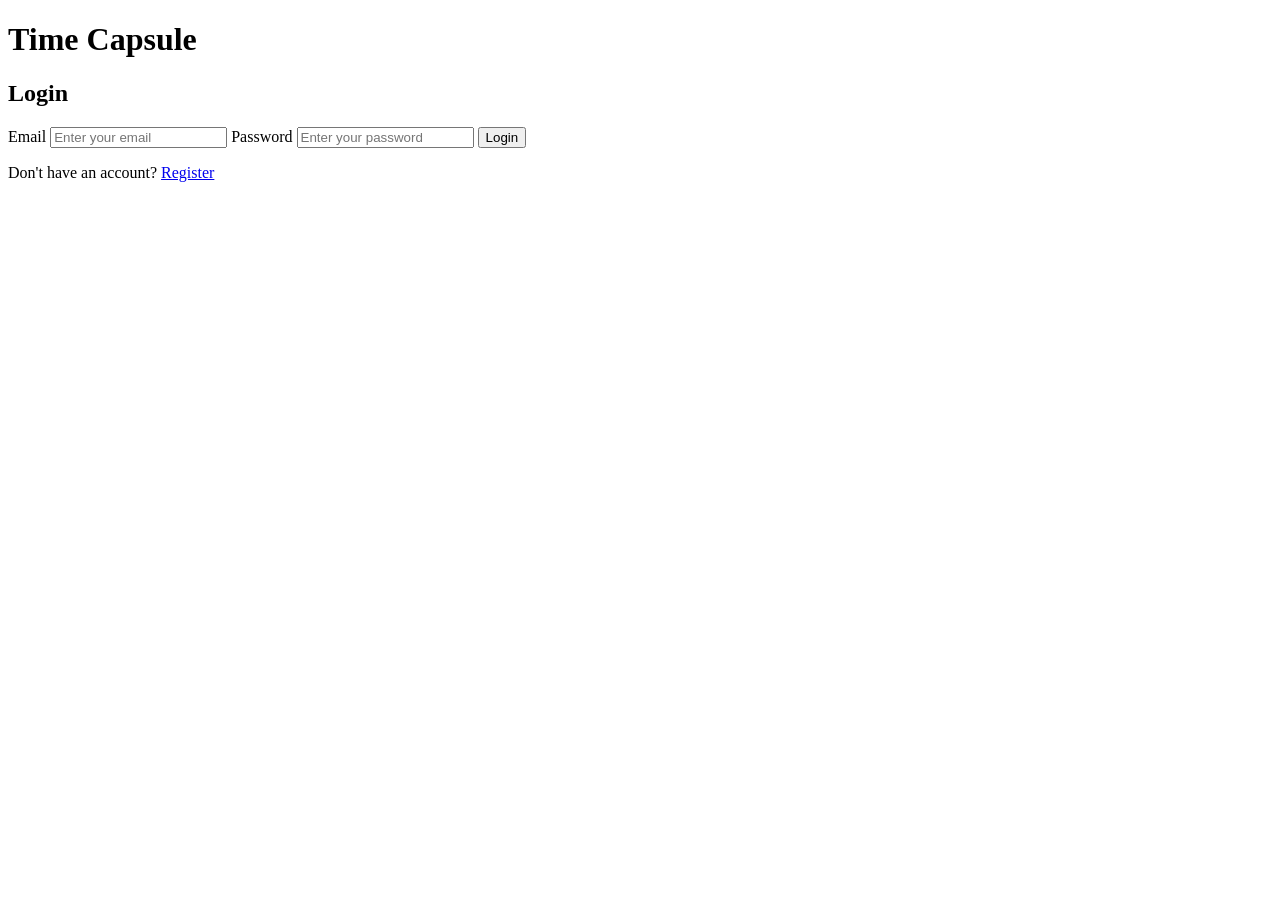
==== commit f4de7efe: "refactor: update capsule storage to use user-specific keys" ====
--- a/dashboard.html
+++ b/dashboard.html
@@ -22,7 +22,7 @@
     <link rel="stylesheet"
     href="https://cdnjs.cloudflare.com/ajax/libs/font-awesome/6.7.2/css/all.min.css">
 
-    <link rel="stylesheet" href="./dashboard.css">
+    <link rel="stylesheet" href="dashboard.css">
 
     <!-- Minimal modal styling (add to dashboard.css instead if you prefer) -->
     <style>
@@ -369,6 +369,14 @@
 <div id="toast"></div>
 
 <script src="js/dashboard.js"></script>
+<div id="profileModal" class="modal">
+    <div class="modal-content">
+        <button id="closeProfile" class="close-btn">&times;</button>
+
+        <h2>Profile</h2>
+        <p id="profileName"></p>
+    </div>
+</div>
 
 </body>
 
